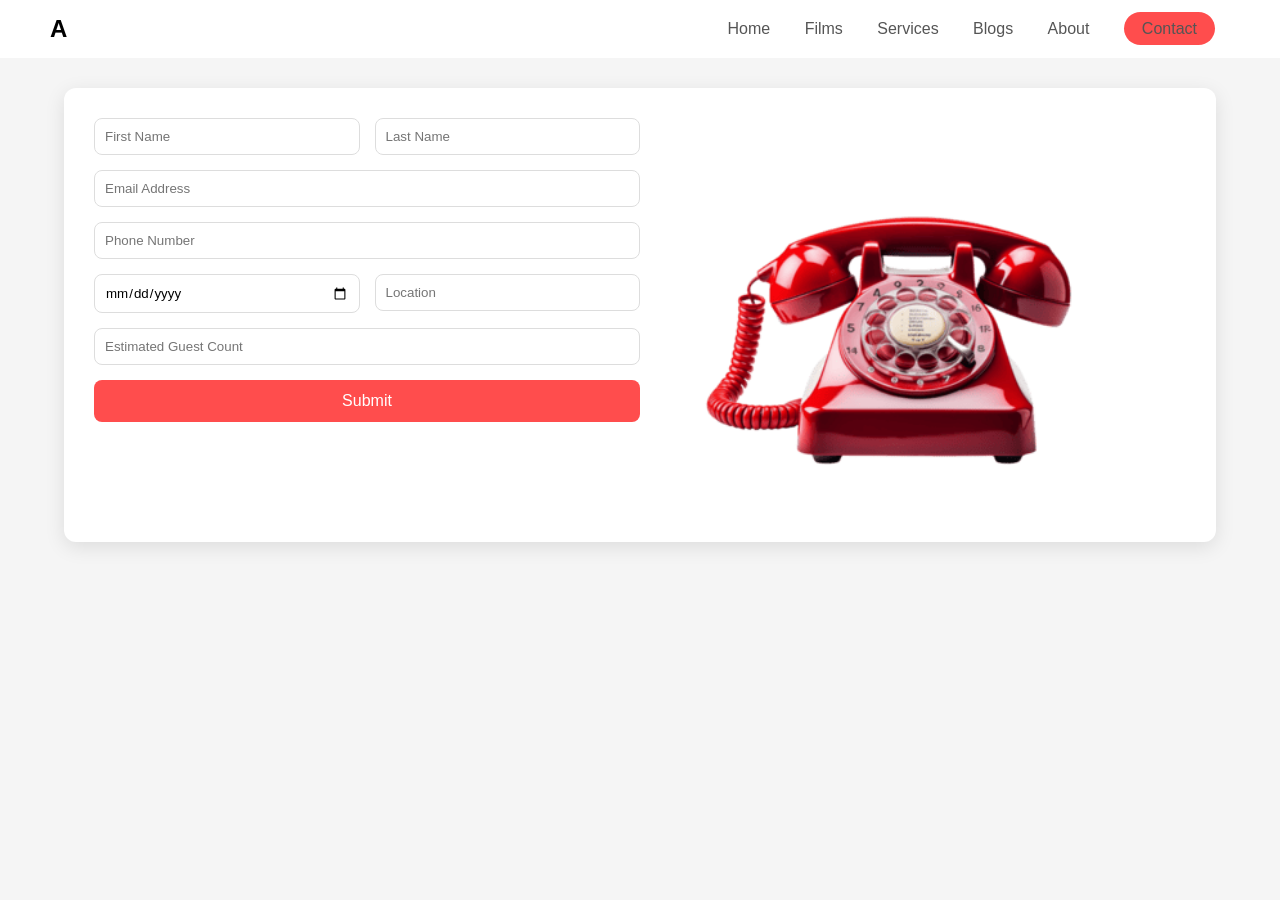
==== hemant1 copy/contact_us.html @ 0e0d95e8 "contact us page done" ====
<!DOCTYPE html>
<html lang="en">
<head>
<meta charset="UTF-8">
<title>Photography Contact</title>

<style>
  * {
    margin: 0;
    padding: 0;
    box-sizing: border-box;
    font-family: 'Segoe UI', sans-serif;
  }

  body {
    background: #f5f5f5;
  }

  /* Navbar */
  .navbar {
    display: flex;
    justify-content: space-between;
    padding: 15px 50px;
    background: white;
    align-items: center;
  }

  .navbar h2 {
    font-weight: bold;
  }

  .nav-links a {
    margin: 0 15px;
    text-decoration: none;
    color: #555;
  }

  .contact-btn {
    background: #ff4d4d;
    color: white;
    padding: 8px 18px;
    border-radius: 20px;
  }

  /* Main Container */
  .main {
    display: flex;
    width: 90%;
    margin: 30px auto;
    background: white;
    border-radius: 12px;
    overflow: hidden;
    box-shadow: 0 5px 20px rgba(0,0,0,0.1);
  }

  /* Left Form */
  .form-section {
    flex: 1;
    padding: 30px;
  }

  .form-row {
    display: flex;
    gap: 15px;
  }

  .form-group {
    width: 100%;
    margin-bottom: 15px;
  }

  input {
    width: 100%;
    padding: 10px;
    border-radius: 8px;
    border: 1px solid #ddd;
    outline: none;
  }

  input:focus {
    border-color: #ff4d4d;
  }

  button {
    width: 100%;
    padding: 12px;
    background: #ff4d4d;
    border: none;
    color: white;
    font-size: 16px;
    border-radius: 8px;
    cursor: pointer;
  }

  button:hover {
    background: #e60000;
  }

  /* Right Image */
  .image-section {
    flex: 1;
    background: url('https://images.unsplash.com/photo-1512499617640-c2f999098c01') center/cover no-repeat;
  }

  /* Responsive */
  @media(max-width: 900px) {
    .main {
      flex-direction: column;
    }

    .image-section {
      height: 250px;
    }

    .form-row {
      flex-direction: column;
    }
  }
  /* .image-section {
  flex: 1;
} */

/* .image-section img {
  width: 100%;
  height: 100%;
  object-fit: cover;
} */

</style>
</head>

<body>

<!-- Navbar -->
<div class="navbar">
  <h2>A</h2>
  <div class="nav-links">
    <a href="#">Home</a>
    <a href="#">Films</a>
    <a href="#">Services</a>
    <a href="#">Blogs</a>
    <a href="#">About</a>
    <a href="#" class="contact-btn">Contact</a>
  </div>
</div>

<!-- Main Section -->
<div class="main">

  <!-- Form -->
  <div class="form-section">

    <div class="form-row">
      <div class="form-group">
        <input type="text" placeholder="First Name">
      </div>
      <div class="form-group">
        <input type="text" placeholder="Last Name">
      </div>
    </div>

    <div class="form-group">
      <input type="email" placeholder="Email Address">
    </div>

    <div class="form-group">
      <input type="tel" placeholder="Phone Number">
    </div>

    <div class="form-row">
      <div class="form-group">
        <input type="date">
      </div>
      <div class="form-group">
        <input type="text" placeholder="Location">
      </div>
    </div>

    <div class="form-group">
      <input type="number" placeholder="Estimated Guest Count">
    </div>

   <a href="submit.html">
  <button type="button">Submit</button>
</a>

  </div>

  <!-- Image -->
  <div class="image-section">
  <img style="max-width:450px; height:450px;" src="abc.webp" alt="contact image">
</div>
</body>
</html>
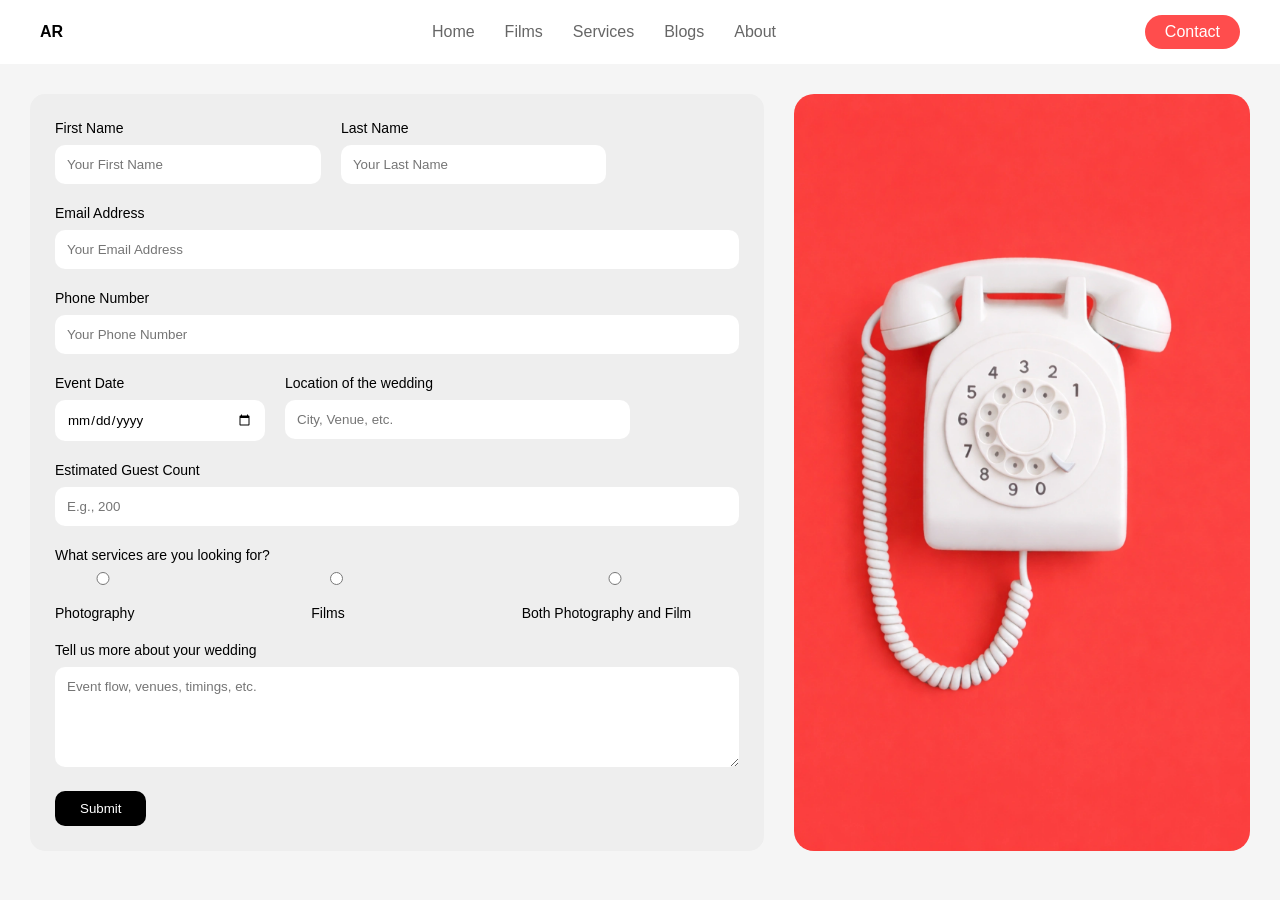
==== commit 6490dfee: "done" ====
--- a/hemant1 copy/contact_us.html
+++ b/hemant1 copy/contact_us.html
@@ -2,193 +2,184 @@
 <html lang="en">
 <head>
 <meta charset="UTF-8">
-<title>Photography Contact</title>
+<title>Contact</title>
+<meta name="viewport" content="width=device-width, initial-scale=1.0">
 
 <style>
-  * {
-    margin: 0;
-    padding: 0;
-    box-sizing: border-box;
-    font-family: 'Segoe UI', sans-serif;
-  }
+* {
+  margin: 0;
+  padding: 0;
+  box-sizing: border-box;
+  font-family: Arial, sans-serif;
+}
 
-  body {
-    background: #f5f5f5;
-  }
+body {
+  background: #f5f5f5;
+}
 
-  /* Navbar */
-  .navbar {
-    display: flex;
-    justify-content: space-between;
-    padding: 15px 50px;
-    background: white;
-    align-items: center;
-  }
+/* NAVBAR */
+.navbar {
+  display: flex;
+  justify-content: space-between;
+  align-items: center;
+  padding: 15px 40px;
+  background: #fff;
+}
 
-  .navbar h2 {
-    font-weight: bold;
-  }
+.nav-links {
+  display: flex;
+  gap: 30px;
+  list-style: none;
+}
 
-  .nav-links a {
-    margin: 0 15px;
-    text-decoration: none;
-    color: #555;
-  }
+.nav-links li {
+  cursor: pointer;
+  color: #666;
+}
 
-  .contact-btn {
-    background: #ff4d4d;
-    color: white;
-    padding: 8px 18px;
-    border-radius: 20px;
-  }
+.contact-btn {
+  background: #ff4d4d;
+  color: #fff;
+  padding: 8px 20px;
+  border-radius: 20px;
+}
 
-  /* Main Container */
-  .main {
-    display: flex;
-    width: 90%;
-    margin: 30px auto;
-    background: white;
-    border-radius: 12px;
-    overflow: hidden;
-    box-shadow: 0 5px 20px rgba(0,0,0,0.1);
-  }
+/* MAIN CONTAINER */
+.container {
+  display: flex;
+  gap: 30px;
+  padding: 30px;
+}
 
-  /* Left Form */
-  .form-section {
-    flex: 1;
-    padding: 30px;
-  }
+/* FORM SECTION */
+.form-section {
+  flex: 1.5;
+  background: #eee;
+  padding: 25px;
+  border-radius: 15px;
+}
 
-  .form-row {
-    display: flex;
-    gap: 15px;
-  }
+.form-row {
+  display: flex;
+  gap: 20px;
+}
 
-  .form-group {
-    width: 100%;
-    margin-bottom: 15px;
-  }
+input, textarea {
+  width: 100%;
+  padding: 12px;
+  margin-top: 8px;
+  margin-bottom: 20px;
+  border: none;
+  border-radius: 10px;
+  background: #fff;
+}
 
-  input {
-    width: 100%;
-    padding: 10px;
-    border-radius: 8px;
-    border: 1px solid #ddd;
-    outline: none;
-  }
+textarea {
+  height: 100px;
+}
 
-  input:focus {
-    border-color: #ff4d4d;
-  }
+label {
+  font-size: 14px;
+}
 
-  button {
-    width: 100%;
-    padding: 12px;
-    background: #ff4d4d;
-    border: none;
-    color: white;
-    font-size: 16px;
-    border-radius: 8px;
-    cursor: pointer;
-  }
+/* RADIO */
+.radio-group {
+  display: flex;
+  gap: 160px;
+  margin-bottom: 20px;
+}
 
-  button:hover {
-    background: #e60000;
-  }
+.submit-btn {
+  background: black;
+  color: white;
+  padding: 10px 25px;
+  border: none;
+  border-radius: 10px;
+  cursor: pointer;
+}
 
-  /* Right Image */
-  .image-section {
-    flex: 1;
-    background: url('https://images.unsplash.com/photo-1512499617640-c2f999098c01') center/cover no-repeat;
-  }
-
-  /* Responsive */
-  @media(max-width: 900px) {
-    .main {
-      flex-direction: column;
-    }
-
-    .image-section {
-      height: 250px;
-    }
-
-    .form-row {
-      flex-direction: column;
-    }
-  }
-  /* .image-section {
+/* IMAGE SECTION */
+.image-section {
   flex: 1;
-} */
-
-/* .image-section img {
-  width: 100%;
-  height: 100%;
-  object-fit: cover;
-} */
-
+  border-radius: 20px;
+  background: url(Telephone.jpg) center/cover no-repeat;
+}
 </style>
 </head>
 
 <body>
 
-<!-- Navbar -->
+<!-- NAVBAR -->
 <div class="navbar">
-  <h2>A</h2>
-  <div class="nav-links">
-    <a href="#">Home</a>
-    <a href="#">Films</a>
-    <a href="#">Services</a>
-    <a href="#">Blogs</a>
-    <a href="#">About</a>
-    <a href="#" class="contact-btn">Contact</a>
-  </div>
+  <div><b>AR</b></div>
+
+  <ul class="nav-links">
+    <li>Home</li>
+    <li>Films</li>
+    <li>Services</li>
+    <li>Blogs</li>
+    <li>About</li>
+  </ul>
+
+  <div class="contact-btn">Contact</div>
 </div>
 
-<!-- Main Section -->
-<div class="main">
+<!-- MAIN -->
+<div class="container">
 
-  <!-- Form -->
+  <!-- FORM -->
   <div class="form-section">
 
     <div class="form-row">
-      <div class="form-group">
-        <input type="text" placeholder="First Name">
+      <div>
+        <label>First Name</label>
+        <input type="text" placeholder="Your First Name">
       </div>
-      <div class="form-group">
-        <input type="text" placeholder="Last Name">
+
+      <div>
+        <label>Last Name</label>
+        <input type="text" placeholder="Your Last Name">
       </div>
     </div>
 
-    <div class="form-group">
-      <input type="email" placeholder="Email Address">
-    </div>
+    <label>Email Address</label>
+    <input type="email" placeholder="Your Email Address">
 
-    <div class="form-group">
-      <input type="tel" placeholder="Phone Number">
-    </div>
+    <label>Phone Number</label>
+    <input type="text" placeholder="Your Phone Number">
 
     <div class="form-row">
-      <div class="form-group">
+      <div>
+        <label>Event Date</label>
         <input type="date">
       </div>
-      <div class="form-group">
-        <input type="text" placeholder="Location">
+
+      <div>
+        <label>Location of the wedding</label>
+        <input type="text" placeholder="City, Venue, etc.">
       </div>
     </div>
 
-    <div class="form-group">
-      <input type="number" placeholder="Estimated Guest Count">
+    <label>Estimated Guest Count</label>
+    <input type="number" placeholder="E.g., 200">
+
+    <label>What services are you looking for?</label>
+    <div class="radio-group">
+      <label><input type="radio" name="service"> Photography</label>
+      <label><input type="radio" name="service"> Films</label>
+      <label><input type="radio" name="service"> Both Photography and Film</label>
     </div>
 
-   <a href="submit.html">
-  <button type="button">Submit</button>
-</a>
+    <label>Tell us more about your wedding</label>
+    <textarea placeholder="Event flow, venues, timings, etc."></textarea>
+
+    <button class="submit-btn">Submit</button>
 
   </div>
 
-  <!-- Image -->
-  <div class="image-section">
-  <img style="max-width:450px; height:450px;" src="abc.webp" alt="contact image">
+  
+<div class="image-section">
 </div>
+
 </body>
 </html>
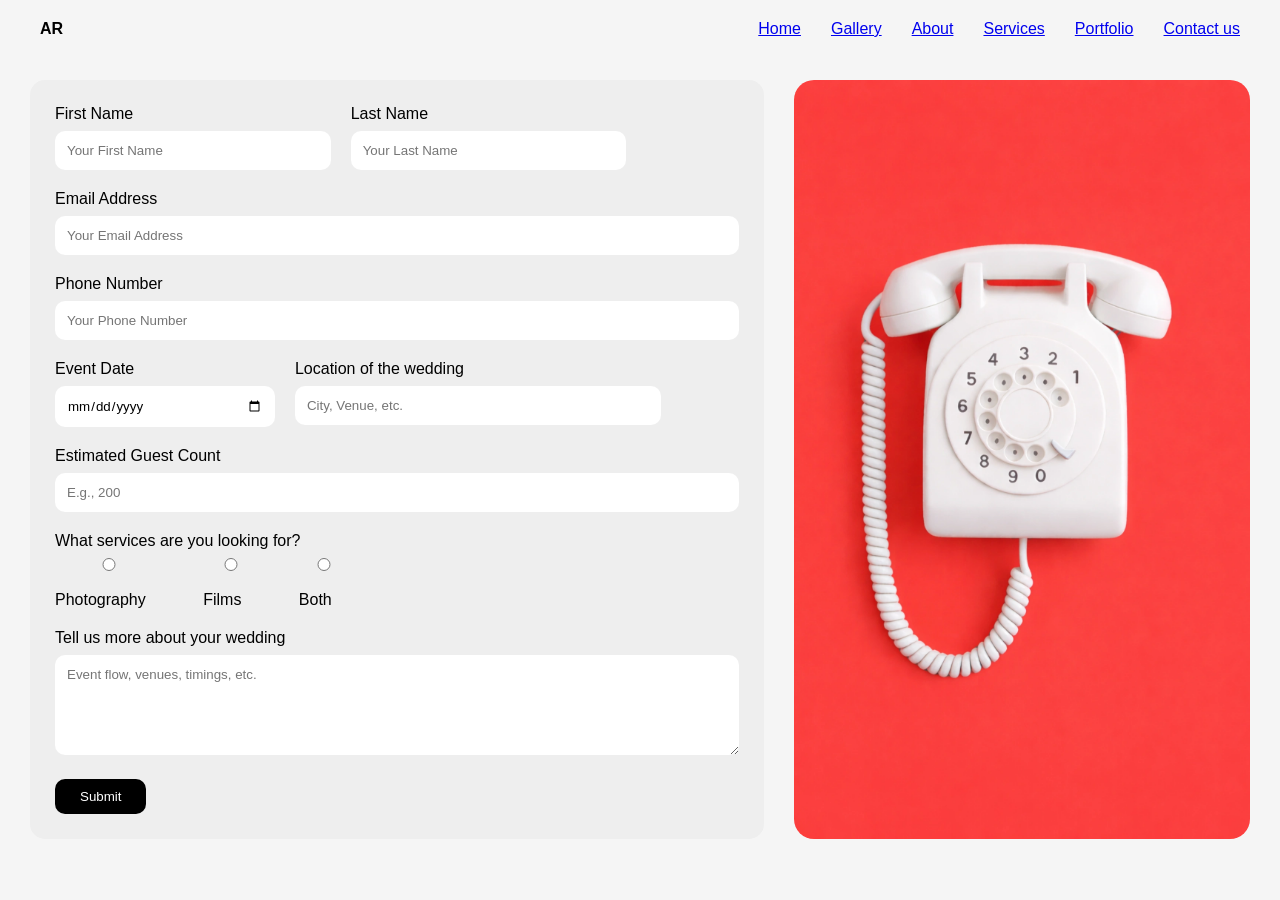
==== commit 6feecec0: "added contact feature" ====
--- a/hemant1 copy/contact_us.html
+++ b/hemant1 copy/contact_us.html
@@ -17,13 +17,66 @@
   background: #f5f5f5;
 }
 
+/* HERO HEADER */
+.hero {
+  height: 100vh;
+  /* background: url('your-image.jpg') center/cover no-repeat; */
+  position: relative;
+  display: flex;
+  align-items: center;
+  justify-content: center;
+}
+
+/* overlay fade */
+.hero::before {
+  content: "";
+  position: absolute;
+  width: 100%;
+  height: 100%;
+  background: rgba(255,255,255,0.6);
+}
+
+/* hero content */
+.hero-content {
+  position: relative;
+  text-align: center;
+  color: #fff;
+}
+
+.hero-content h1 {
+  font-size: 40px;
+  letter-spacing: 5px;
+  color: #ffffff;
+}
+
+.hero-content p {
+  margin-top: 15px;
+  letter-spacing: 4px;
+  font-size: 18px;
+  color: #ffffff;
+}
+
+.hero-btn {
+  margin-top: 25px;
+  padding: 12px 30px;
+  border-radius: 25px;
+  border: none;
+  background: rgba(0,0,0,0.5);
+  color: #fff;
+  cursor: pointer;
+}
+
 /* NAVBAR */
 .navbar {
+  position: absolute;
+  top: 0;
+  width: 100%;
   display: flex;
   justify-content: space-between;
   align-items: center;
-  padding: 15px 40px;
-  background: #fff;
+  padding: 20px 40px;
+  color: #000;
+  z-index: 2;
 }
 
 .nav-links {
@@ -34,14 +87,6 @@
 
 .nav-links li {
   cursor: pointer;
-  color: #666;
-}
-
-.contact-btn {
-  background: #ff4d4d;
-  color: #fff;
-  padding: 8px 20px;
-  border-radius: 20px;
 }
 
 /* MAIN CONTAINER */
@@ -78,14 +123,9 @@
   height: 100px;
 }
 
-label {
-  font-size: 14px;
-}
-
-/* RADIO */
 .radio-group {
   display: flex;
-  gap: 160px;
+  gap: 40px;
   margin-bottom: 20px;
 }
 
@@ -109,19 +149,42 @@
 
 <body>
 
-<!-- NAVBAR -->
-<div class="navbar">
-  <div><b>AR</b></div>
-
-  <ul class="nav-links">
-    <li>Home</li>
-    <li>Films</li>
-    <li>Services</li>
-    <li>Blogs</li>
-    <li>About</li>
-  </ul>
-
-  <div class="contact-btn">Contact</div>
+<!-- HERO HEADER -->
+<div style="margin-bottom:50px;">
+
+  <!-- NAVBAR ON TOP -->
+  <div class="navbar">
+    <div><b>AR</b></div>
+
+    <ul class="nav-links">
+      <li class="navbar-item">
+            <a href="#home" class="navbar-link" data-nav-link>Home</a>
+          </li>
+
+          <li class="navbar-item">
+            <a href="#gallery" class="navbar-link" data-nav-link>Gallery</a>
+          </li>
+
+          <li class="navbar-item">
+            <a href="#about" class="navbar-link" data-nav-link>About</a>
+          </li>
+
+          <li class="navbar-item">
+            <a href="#services" class="navbar-link" data-nav-link>Services</a>
+          </li>
+
+          <li class="navbar-item">
+            <a href="#portfolio" class="navbar-link" data-nav-link>Portfolio</a>
+          </li>
+
+          <li class="navbar-item">
+            <a href="contact_us.html" class="navbar-link" data-nav-link>Contact us</a>
+          </li>
+    </ul>
+  </div>
+
+  
+
 </div>
 
 <!-- MAIN -->
@@ -167,7 +230,7 @@
     <div class="radio-group">
       <label><input type="radio" name="service"> Photography</label>
       <label><input type="radio" name="service"> Films</label>
-      <label><input type="radio" name="service"> Both Photography and Film</label>
+      <label><input type="radio" name="service"> Both</label>
     </div>
 
     <label>Tell us more about your wedding</label>
@@ -177,8 +240,9 @@
 
   </div>
 
-  
-<div class="image-section">
+  <!-- SIDE IMAGE -->
+  <div class="image-section"></div>
+
 </div>
 
 </body>
